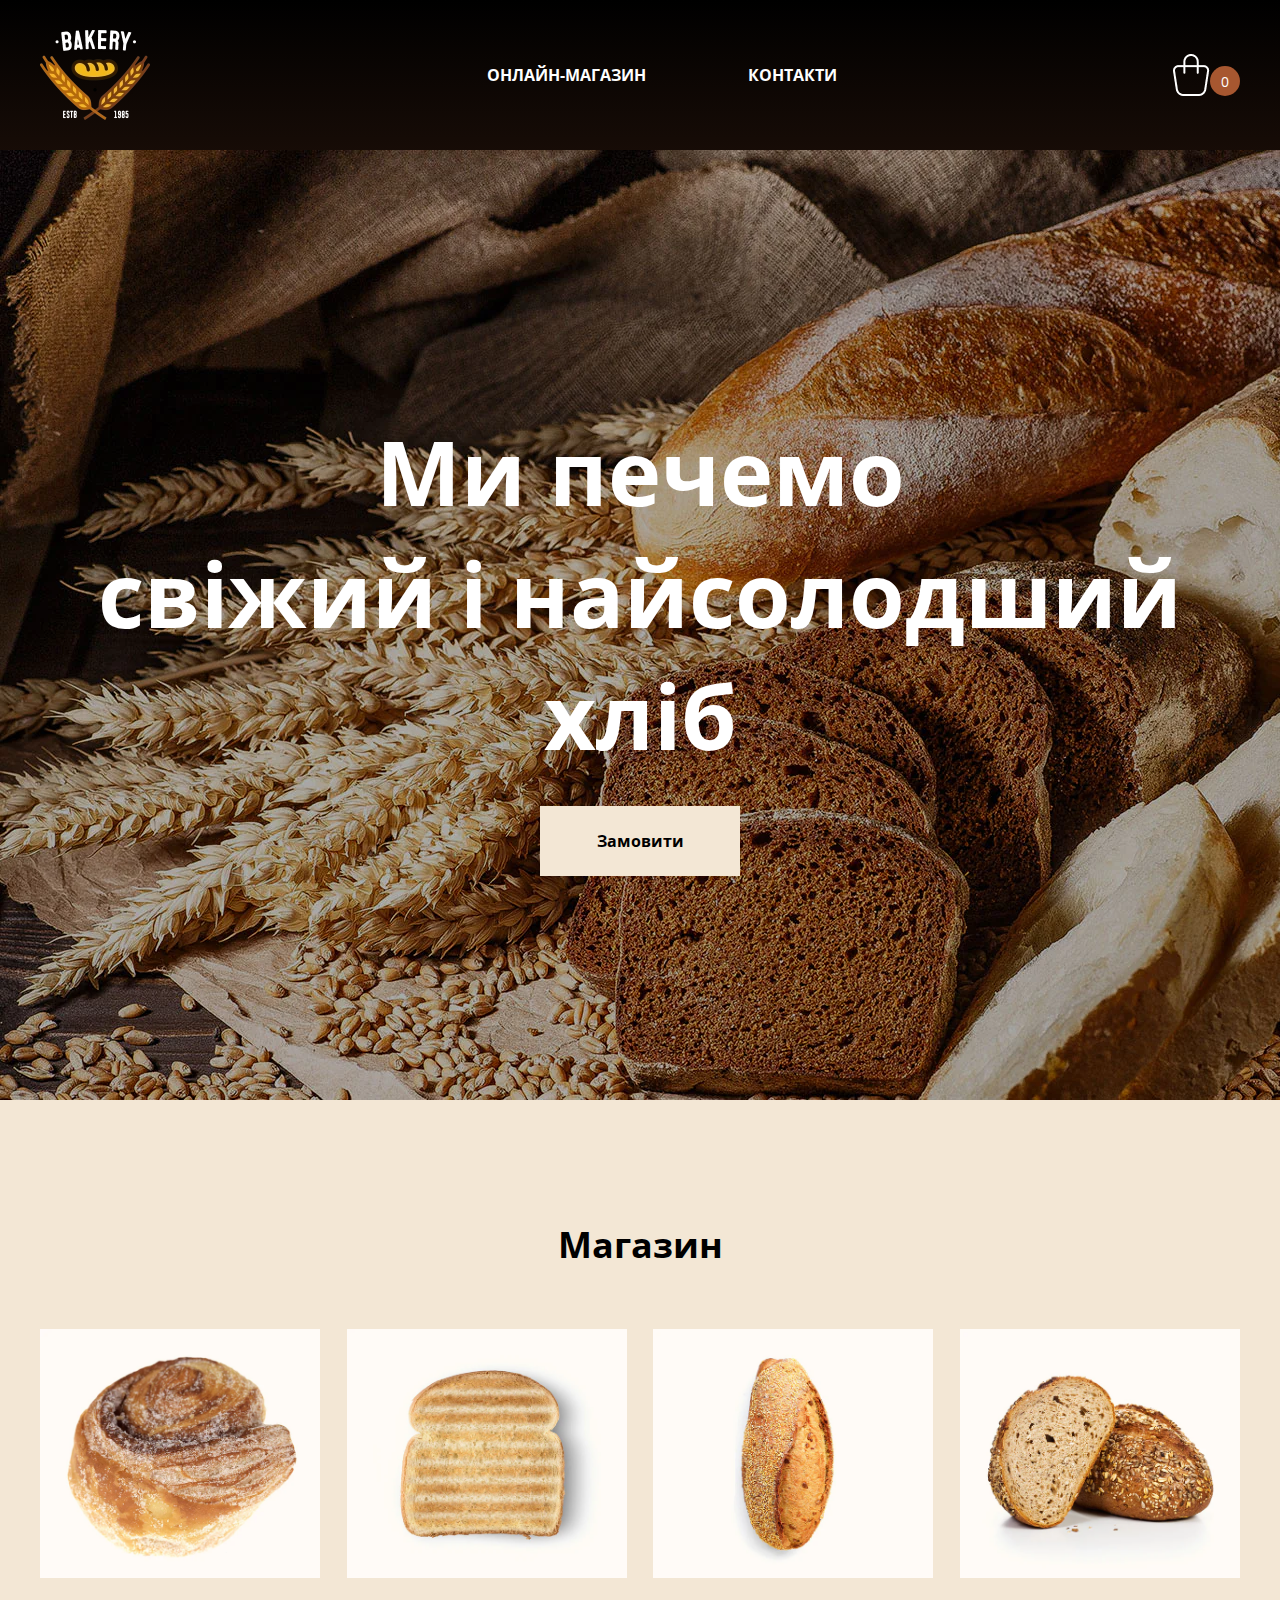
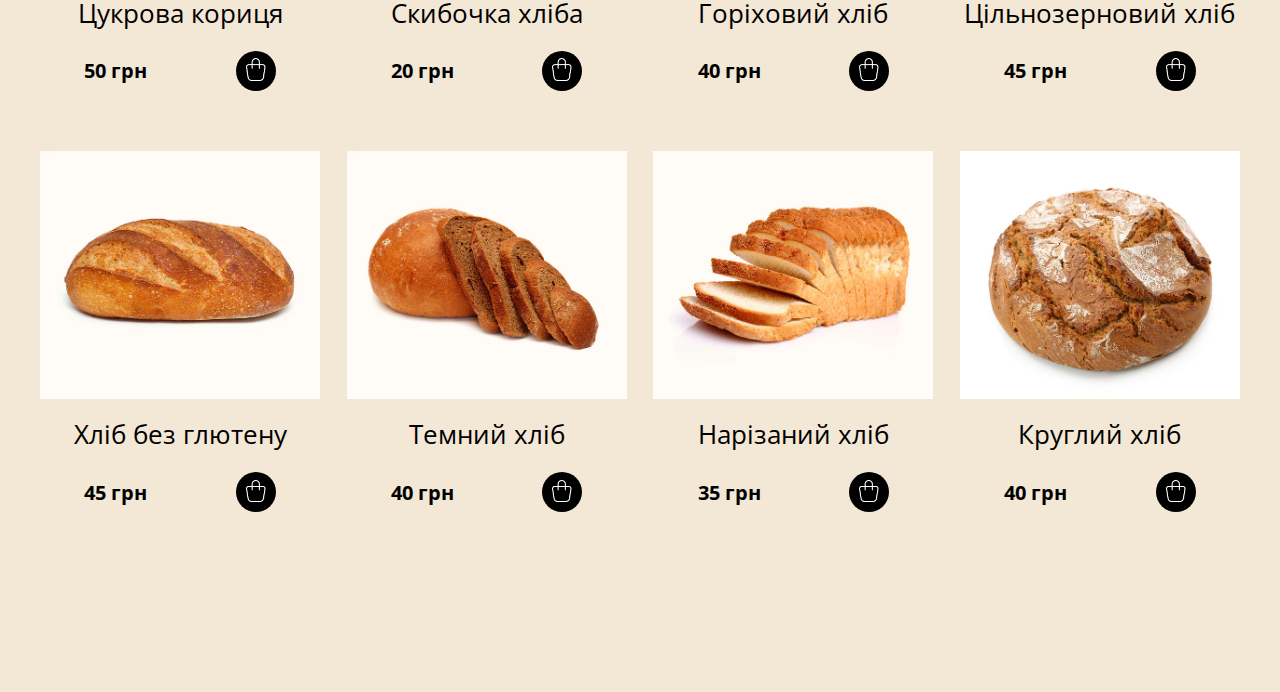
==== index.html @ 7ea2e08d "Add files via upload" ====
<!DOCTYPE html>
<html lang="uk">
<head>
    <meta charset="UTF-8">
    <title>Магазин хліба</title>
    <link rel="stylesheet" href="./style.css">
</head>
<body>
    <header>
        <nav>
            <img src="./img/logo.avif">
            <ul class="nav-menu">
                <li><a href="#shop" class="nav-menu-item">Онлайн-магазин</a></li>
                <li><a href="" class="nav-menu-item">Контакти</a></li>
            </ul>
            <a href="./cart.html" class="count">
                <img src="./img/shop.png">
                <div class="cart-count">0</div>
            </a>
        </nav>
        <div class="hero">
            <h1>Ми печемо <br>свіжий і найсолодший <br>хліб</h1>
            <a href="#shop">Замовити</a>
        </div>
    </header>
    <main id="shop">
        <h2>Магазин</h2>
        <div class="products">
            <div class="product" data-name="Цукрова кориця" data-price="50" data-image="./img/1.webp">
                <img src="./img/1.webp" width="280">
                <p class="product-name">Цукрова кориця</p>
                <div class="price-block">
                    <p class="price">50 грн</p>
                    <button class="add-to-cart">
                        <img src="./img/shop.png" width="20">
                    </button>
                </div>
            </div>

                <div class="product" data-name="Скибочка хліба" data-price="20" data-image="./img/2.webp">
                <img src="./img/2.webp" width="280">
                <p class="product-name">Скибочка хліба</p>
                <div class="price-block">
                    <p class="price">20 грн</p>
                    <button class="add-to-cart">
                        <img src="./img/shop.png" width="20">
                    </button>
                </div>
                </div>

            <div class="product" data-name="Горіховий хліб" data-price="40" data-image="./img/3.webp">
                <img src="./img/3.webp" width="280">
                <p class="product-name">Горіховий хліб</p>
                <div class="price-block">
                    <p class="price">40 грн</p>
                    <button class="add-to-cart">
                        <img src="./img/shop.png" width="20">
                    </button>
                </div>
            </div>

            <div class="product" data-name="Цільнозерновий хліб" data-price="45" data-image="./img/4.webp">
                <img src="./img/4.webp" width="280">
                <p class="product-name">Цільнозерновий хліб</p>
                <div class="price-block">
                    <p class="price">45 грн</p>
                    <button class="add-to-cart">
                        <img src="./img/shop.png" width="20">
                    </button>
                </div>
            </div>
        </div>

        <div class="products">
            <div class="product" data-name="Хліб без глютену" data-price="45" data-image="./img/5.webp">
                <img src="./img/5.webp" width="280">
                <p class="product-name">Хліб без глютену</p>
                <div class="price-block">
                    <p class="price">45 грн</p>
                    <button class="add-to-cart">
                        <img src="./img/shop.png" width="20">
                    </button>
                </div>
            </div>

                <div class="product" data-name="Темний хліб" data-price="40" data-image="./img/6.webp">
                <img src="./img/6.webp" width="280">
                <p class="product-name">Темний хліб</p>
                <div class="price-block">
                    <p class="price">40 грн</p>
                    <button class="add-to-cart">
                        <img src="./img/shop.png" width="20">
                    </button>
                </div>
                </div>

            <div class="product" data-name="Нарізаний хліб" data-price="35" data-image="./img/7.webp">
                <img src="./img/7.webp" width="280">
                <p class="product-name">Нарізаний хліб</p>
                <div class="price-block">
                    <p class="price">35 грн</p>
                    <button class="add-to-cart">
                        <img src="./img/shop.png" width="20">
                    </button>
                </div>
            </div>

            <div class="product" data-name="Круглий хліб" data-price="40" data-image="./img/8.webp">
                <img src="./img/8.webp" width="280">
                <p class="product-name">Круглий хліб</p>
                <div class="price-block">
                    <p class="price">40 грн</p>
                    <button class="add-to-cart">
                        <img src="./img/shop.png" width="20">
                    </button>
                </div>
            </div>
        </div>
    
    </main>
    <script src="./script.js"></script>
    <script src="./cart.js"></script>

</body>
</html>
---- style.css ----
@import url('https://fonts.googleapis.com/css2?family=Open+Sans:ital,wght@0,300..800;1,300..800&display=swap');

body{
    font-family: 'Open Sans';
    margin: auto;
    height: 100%;
}

header{
    background-image: linear-gradient(black, #a75730);
}

.nav-menu-item{
    text-decoration: none;
    color: white;
    font-size: 16px;
    font-weight: 700;
    text-transform: uppercase;
    transition: color 0.2s linear;
}

.nav-menu-item:hover{
    color: #a75730;
}

.nav-menu{
    list-style: none;
    padding-left: 0;
    margin-bottom: 0;
    margin-top: 0;
    display: flex;
    width: 350px;
    justify-content: space-between;
}

.cart-count{
    text-decoration: none;
    background-color: #a75730;
    border-radius: 50%;
    color: white;
    font-size: 14px;
    font-weight: 400;
    width: 30px;
    height: 30px;
    display: flex;
    justify-content: center;
    align-items: center;
    transition: background-color 0.2s linear, color 0.2s linear;
}

.cart-count:hover{
    background-color: white;
    color: #a75730;
}

.count{
    text-decoration: none;
    display: flex;
    align-items: flex-end;
}

nav{
    display: flex;
    justify-content: space-between;
    align-items: center;
    width: 1200px;
    margin: auto;
    padding-top: 30px;
    padding-bottom: 30px;
}

.hero{
    background-image: url('./img/hero.webp');
    width: 100%;
    height: 750px;
    padding-top: 200px;
}

.hero h1{
    font-size: 90px;
    color: white;
    text-align: center;
    margin-bottom: 30px;
    font-weight: 700;
}

.hero a{
    display: block;
    width: 200px;
    height: 70px;
    background-color: #f3e7d5;
    color: black;
    font-size: 16px;
    font-weight: 700;
    text-decoration: none;
    display: flex;
    justify-content: center;
    align-items: center;
    margin: auto;
    transition: background-color 0.2s linear, color 0.2s linear;
}

.hero a:hover{
    background-color: #a75730;
    color: white;
}

.product-name{
    font-size: 26px;
    font-weight: 400;
    margin-top: 12px;
    margin-bottom: 20px;
    text-align: center;
}

.price{
    font-size: 20px;
    font-weight: 700;
    margin-top: 0;
    margin-bottom: 0;
}

.add-to-cart{
    background-color: black;
    width: 40px;
    height: 40px;
    border: none;
    border-radius: 50%;
    transition: background-color 0.2s linear;
}

.add-to-cart:hover{
    background-color: #a75730;
}

.add-to-cart:active{
    box-shadow: 2px 2px 10px black;
}

.price-block{
    display: flex;
    justify-content: space-around;
    align-items: center;
    width: 280px;
}

h2{
    text-align: center;
    font-size: 36px;
    font-weight: 700;
    margin-top: 0;
    margin-bottom: 60px;
    color: black;
    transition: color 0.2s linear;
}

h2:hover{
    color: #a75730;
}

.products{
    width: 1200px;
    display: flex;
    justify-content: space-between;
    align-items: center;
    margin: auto;
    margin-bottom: 60px;
}

main{
    background-color: #f3e7d5;
    padding-top: 120px;
    padding-bottom: 120px;
}

#clear-cart {
    font-size: 16px;
    font-weight: 400;
    background-color: black;
    color: white;
    border: none;
    padding: 10px 20px;
    transition: background-color 0.2s linear;
}

#clear-cart:hover{
    background-color: #a75730;
}

main p {
    font-size: 20px;
    font-weight: 700;
    margin-top: 0;
    margin-bottom: 0;
}

.total-block {
    width: 1200px;
    display: flex;
    justify-content: space-around;
    align-items: center;
    margin: auto;
    margin-top: 120px;
}

.cart-item {
    width: 1000px;
    margin: auto;
    margin-top: 60px;
}
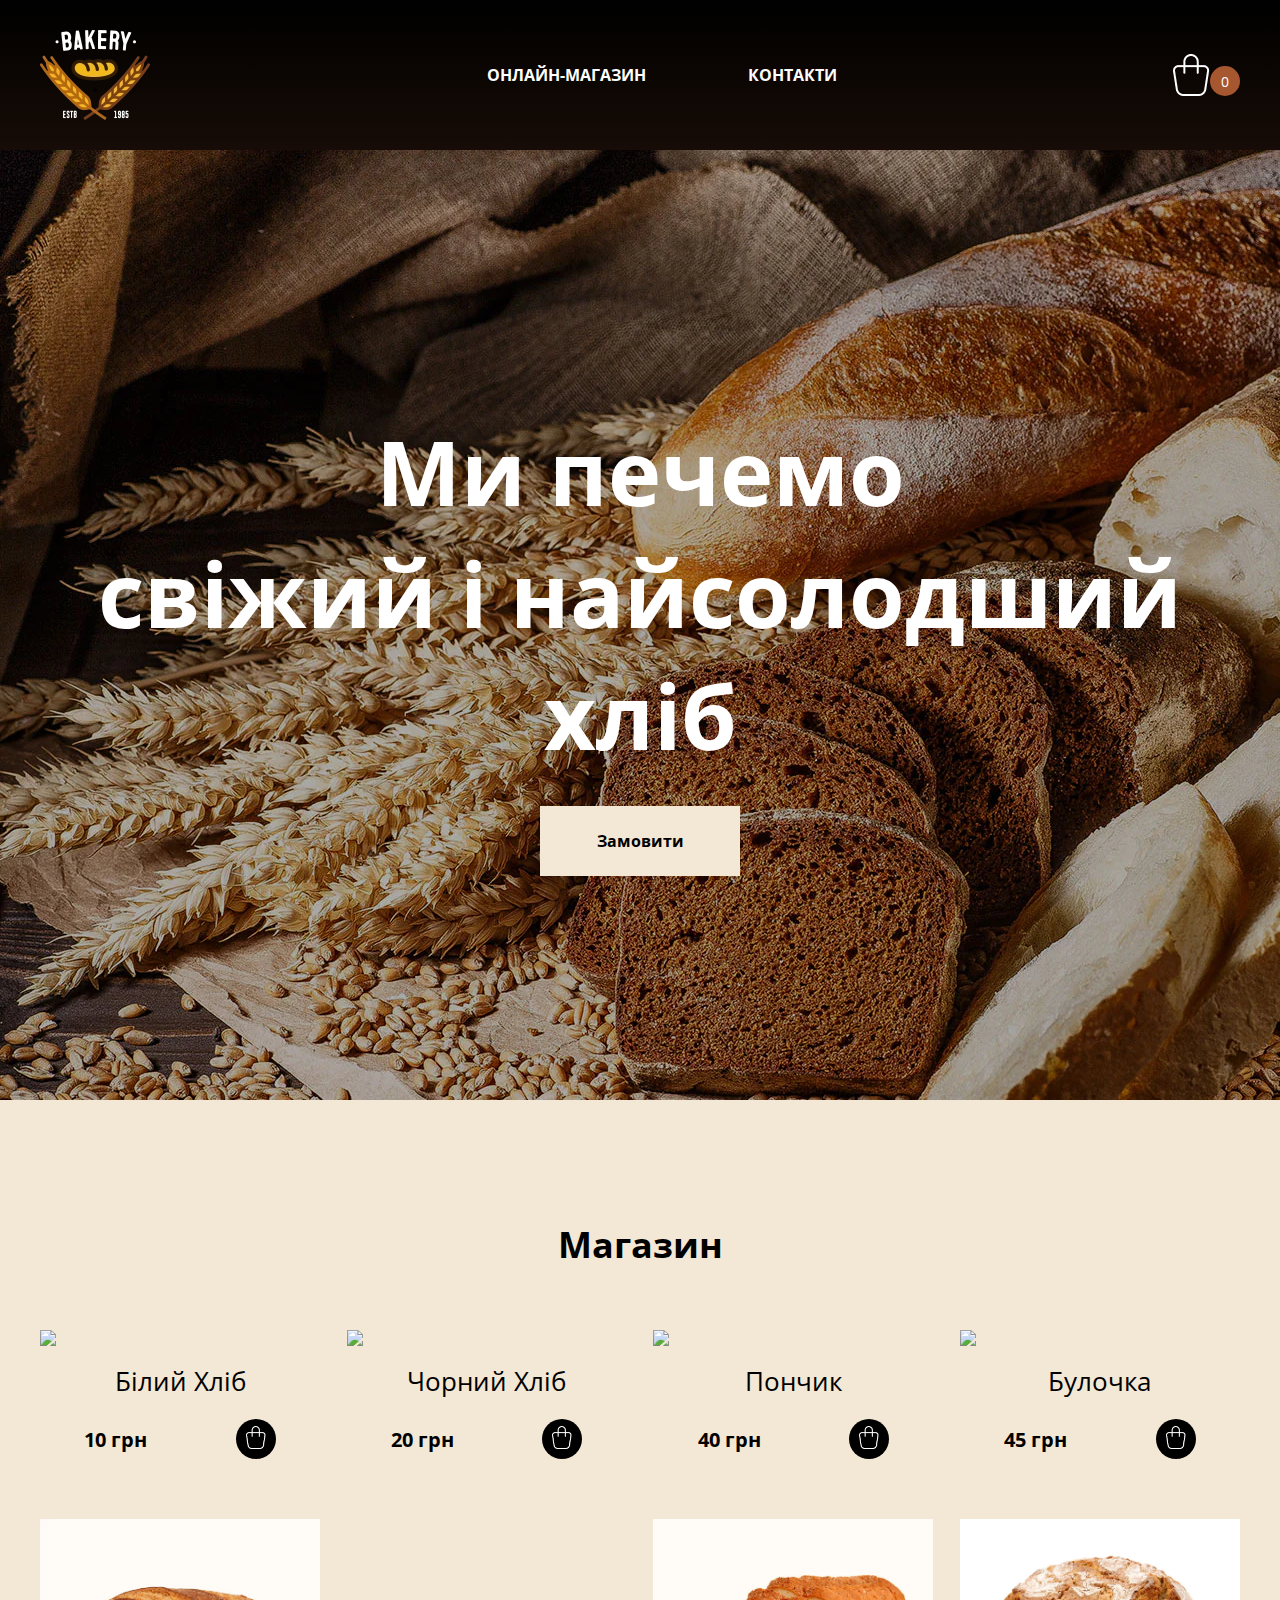
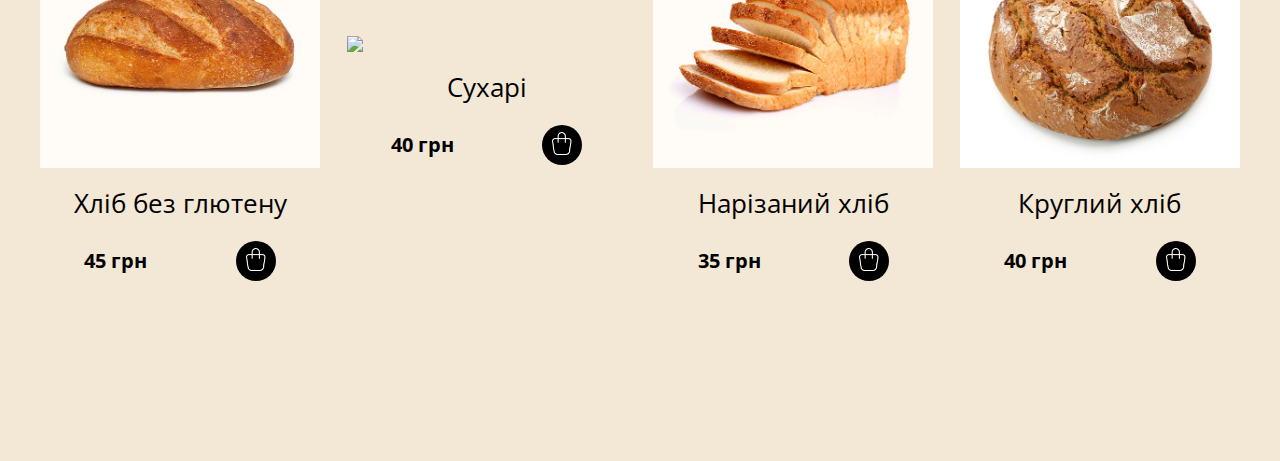
==== commit af6ff6a7: "Add files via upload" ====
--- a/index.html
+++ b/index.html
@@ -26,20 +26,20 @@
     <main id="shop">
         <h2>Магазин</h2>
         <div class="products">
-            <div class="product" data-name="Цукрова кориця" data-price="50" data-image="./img/1.webp">
-                <img src="./img/1.webp" width="280">
-                <p class="product-name">Цукрова кориця</p>
+            <div class="product" data-name="Білий Хліб" data-price="10" data-image="https://www.thespruceeats.com/thmb/vbc6MqkqHlkSOx_X5Clyo5qv0kk=/1500x0/filters:no_upscale():max_bytes(150000):strip_icc()/loaf-of-bread-182835505-58a7008c5f9b58a3c91c9a14.jpg">
+                <img src="https://www.thespruceeats.com/thmb/vbc6MqkqHlkSOx_X5Clyo5qv0kk=/1500x0/filters:no_upscale():max_bytes(150000):strip_icc()/loaf-of-bread-182835505-58a7008c5f9b58a3c91c9a14.jpg" width="280">
+                <p class="product-name">Білий Хліб</p>
                 <div class="price-block">
-                    <p class="price">50 грн</p>
+                    <p class="price">10 грн</p>
                     <button class="add-to-cart">
                         <img src="./img/shop.png" width="20">
                     </button>
                 </div>
             </div>
 
-                <div class="product" data-name="Скибочка хліба" data-price="20" data-image="./img/2.webp">
-                <img src="./img/2.webp" width="280">
-                <p class="product-name">Скибочка хліба</p>
+                <div class="product" data-name="Чорний Хліб" data-price="20" data-image="https://images.silpo.ua/products/1600x1600/6c8125fb-1c8a-4d9b-b89c-e5ddd12f3f0b.png">
+                <img src="https://images.silpo.ua/products/1600x1600/6c8125fb-1c8a-4d9b-b89c-e5ddd12f3f0b.png" width="280">
+                <p class="product-name">Чорний Хліб</p>
                 <div class="price-block">
                     <p class="price">20 грн</p>
                     <button class="add-to-cart">
@@ -48,9 +48,9 @@
                 </div>
                 </div>
 
-            <div class="product" data-name="Горіховий хліб" data-price="40" data-image="./img/3.webp">
-                <img src="./img/3.webp" width="280">
-                <p class="product-name">Горіховий хліб</p>
+            <div class="product" data-name="Пончик" data-price="40" data-image="https://vova.ua/wp-content/uploads/2022/07/00-00001451-rozovyj-ponchik-donut-upakovannye-tm-mantinga-55g-36sht.jpg">
+                <img src="https://vova.ua/wp-content/uploads/2022/07/00-00001451-rozovyj-ponchik-donut-upakovannye-tm-mantinga-55g-36sht.jpg" width="280">
+                <p class="product-name">Пончик</p>
                 <div class="price-block">
                     <p class="price">40 грн</p>
                     <button class="add-to-cart">
@@ -59,9 +59,9 @@
                 </div>
             </div>
 
-            <div class="product" data-name="Цільнозерновий хліб" data-price="45" data-image="./img/4.webp">
-                <img src="./img/4.webp" width="280">
-                <p class="product-name">Цільнозерновий хліб</p>
+            <div class="product" data-name="Цільнозерновий хліб" data-price="45" data-image="https://png.klev.club/uploads/posts/2024-04/png-klev-club-wnc6-p-bulochki-png-12.png">
+                <img src="https://png.klev.club/uploads/posts/2024-04/png-klev-club-wnc6-p-bulochki-png-12.png" width="280">
+                <p class="product-name">Булочка</p>
                 <div class="price-block">
                     <p class="price">45 грн</p>
                     <button class="add-to-cart">
@@ -83,9 +83,9 @@
                 </div>
             </div>
 
-                <div class="product" data-name="Темний хліб" data-price="40" data-image="./img/6.webp">
-                <img src="./img/6.webp" width="280">
-                <p class="product-name">Темний хліб</p>
+                <div class="product" data-name="Сухарі" data-price="40" data-image="https://encrypted-tbn0.gstatic.com/images?q=tbn:ANd9GcQoxDRT3Yv8tNLolAMoYY_leYKnvNacBnA7lA&s">
+                <img src="https://encrypted-tbn0.gstatic.com/images?q=tbn:ANd9GcQoxDRT3Yv8tNLolAMoYY_leYKnvNacBnA7lA&s" width="280">
+                <p class="product-name">Сухарі</p>
                 <div class="price-block">
                     <p class="price">40 грн</p>
                     <button class="add-to-cart">
